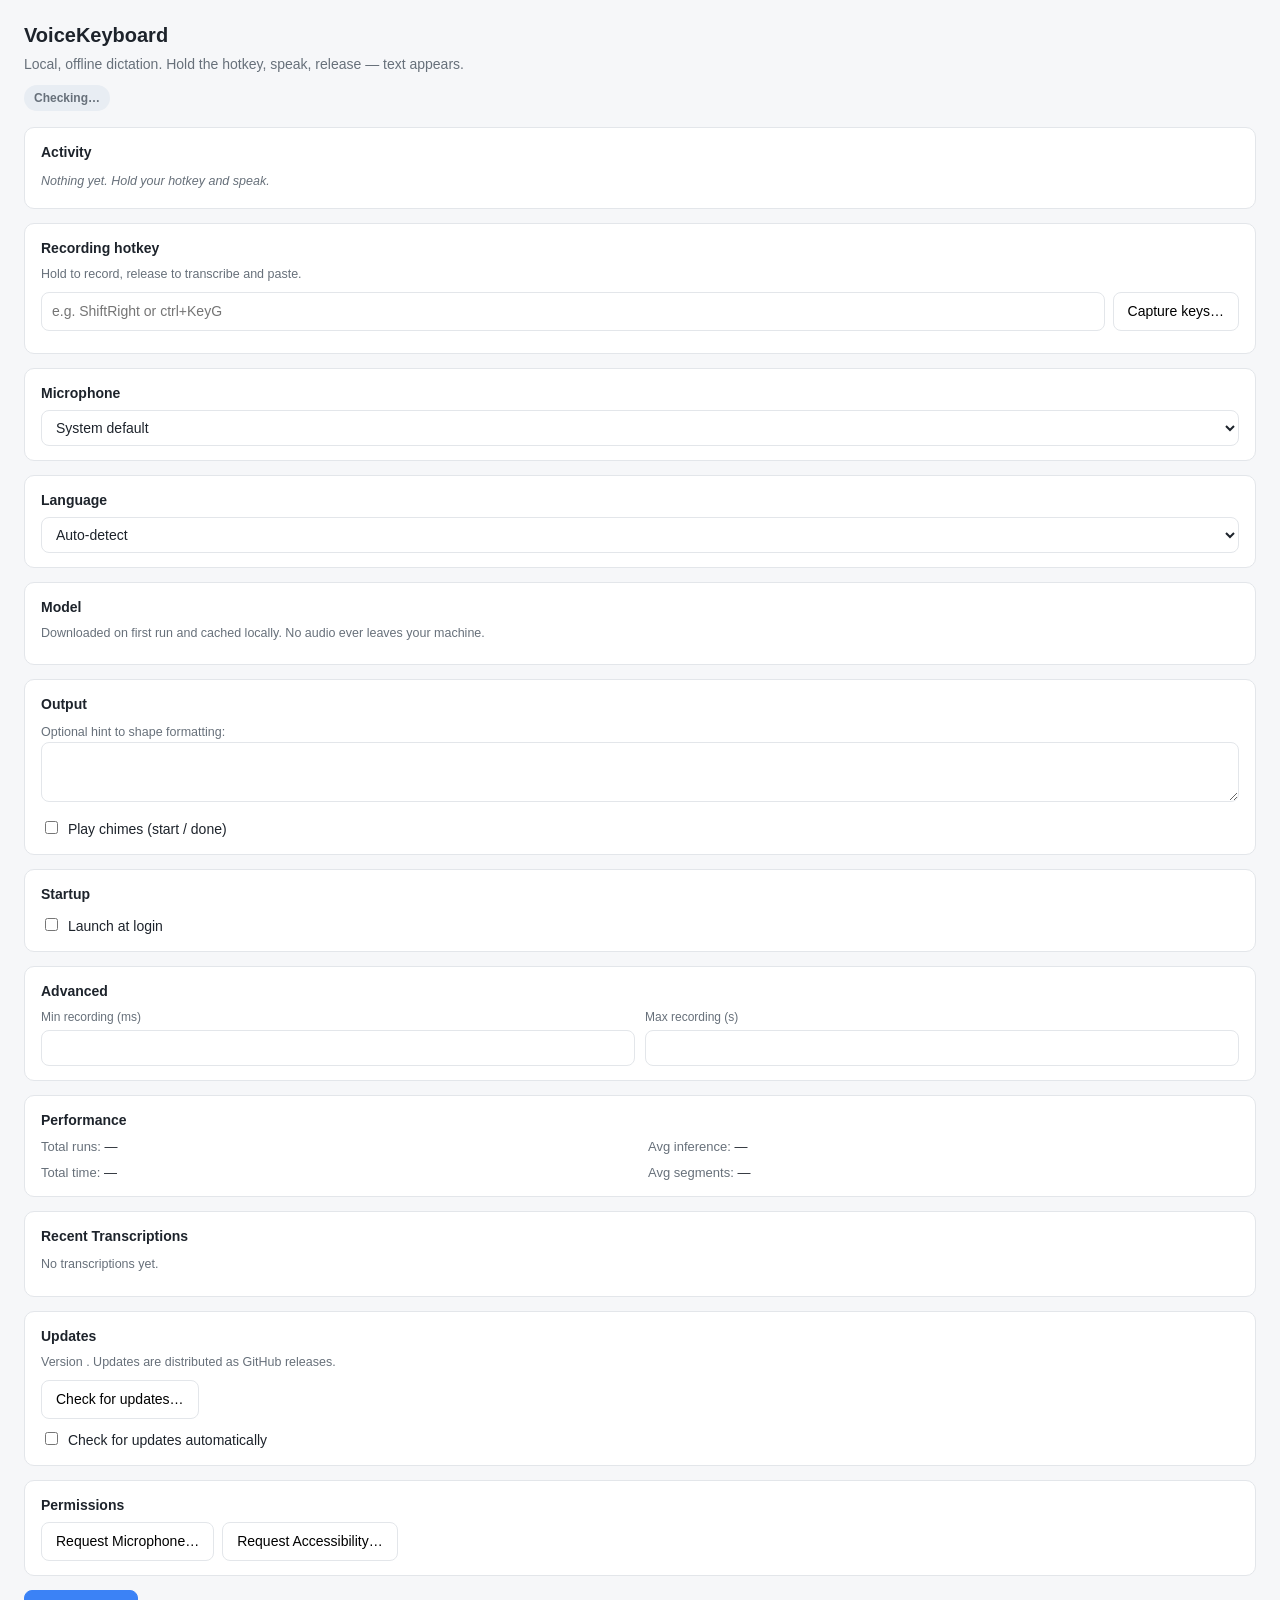
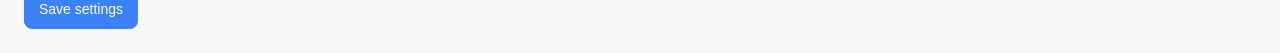
==== ui/index.html @ 559c6460 "fix: mic permission UX — deep-link to System Settings when denied, non-blocking request, auto-rebuil" ====
<!doctype html>
<html lang="en">
  <head>
    <meta charset="utf-8" />
    <meta name="viewport" content="width=device-width, initial-scale=1" />
    <title>VoiceKeyboard — Settings</title>
    <link rel="stylesheet" href="style.css" />
  </head>
  <body>
    <header class="hero">
      <h1>VoiceKeyboard</h1>
      <p class="tagline">Local, offline dictation. Hold the hotkey, speak, release — text appears.</p>
      <div id="status" class="status">Checking…</div>
    </header>

    <main class="panel">
      <section class="card">
        <h2>Activity</h2>
        <ul id="activity" class="activity">
          <li class="activity-empty">Nothing yet. Hold your hotkey and speak.</li>
        </ul>
      </section>

      <section class="card">
        <h2>Recording hotkey</h2>
        <p class="hint">Hold to record, release to transcribe and paste.</p>
        <div class="row">
          <input id="hotkey" type="text" placeholder="e.g. ShiftRight or ctrl+KeyG" spellcheck="false" />
          <button id="captureHotkey" class="secondary">Capture keys…</button>
        </div>
        <div id="hotkeyHint" class="hint"></div>
      </section>

      <section class="card">
        <h2>Microphone</h2>
        <select id="inputDevice">
          <option value="">System default</option>
        </select>
      </section>

      <section class="card">
        <h2>Language</h2>
        <select id="language">
          <option value="auto">Auto-detect</option>
          <option value="en">English</option>
          <option value="pt">Português (Brasil)</option>
        </select>
      </section>

      <section class="card">
        <h2>Model</h2>
        <p class="hint">Downloaded on first run and cached locally. No audio ever leaves your machine.</p>
        <div id="models"></div>
        <div id="downloadProgress" class="download" hidden>
          <progress id="downloadBar" value="0" max="1"></progress>
          <span id="downloadText"></span>
        </div>
      </section>

      <section class="card">
        <h2>Output</h2>
        <label class="hint" for="initialPrompt">Optional hint to shape formatting:</label>
        <textarea id="initialPrompt" rows="2"></textarea>
        <label class="check"><input id="sounds" type="checkbox" /> Play chimes (start / done)</label>
      </section>

      <section class="card">
        <h2>Startup</h2>
        <label class="check"><input id="launchAtLogin" type="checkbox" /> Launch at login</label>
      </section>

      <section class="card advanced">
        <h2>Advanced</h2>
        <div class="grid">
          <label>Min recording (ms)
            <input id="minMs" type="number" min="100" max="2000" step="50" />
          </label>
          <label>Max recording (s)
            <input id="maxSecs" type="number" min="30" max="600" step="10" />
          </label>
        </div>
      </section>

      <section class="card">
        <h2>Performance</h2>
        <div class="stats" id="stats">
          <div class="stat"><span class="stat-label">Total runs:</span> <span id="statRuns">—</span></div>
          <div class="stat"><span class="stat-label">Avg inference:</span> <span id="statAvgMs">—</span></div>
          <div class="stat"><span class="stat-label">Total time:</span> <span id="statTotalMs">—</span></div>
          <div class="stat"><span class="stat-label">Avg segments:</span> <span id="statAvgSegs">—</span></div>
        </div>
      </section>

      <section class="card">
        <h2>Recent Transcriptions</h2>
        <div id="recentList" class="recent-list">
          <div class="hint">No transcriptions yet.</div>
        </div>
      </section>

      <section class="card">
        <h2>Updates</h2>
        <p class="hint">Version <span id="version"></span>. Updates are distributed as GitHub releases.</p>
        <div id="updateStatus" class="hint"></div>
        <div id="updateProgress" class="download" hidden>
          <progress id="updateBar" value="0" max="1"></progress>
          <span id="updateText"></span>
        </div>
        <div class="row">
          <button id="checkUpdates" class="secondary">Check for updates…</button>
          <button id="installUpdate" class="primary" hidden>Download &amp; install</button>
        </div>
        <label class="check"><input id="autoUpdate" type="checkbox" /> Check for updates automatically</label>
        <p id="updateNotes" class="hint" hidden></p>
      </section>

      <section class="card">
        <h2>Permissions</h2>
        <ul id="permissions" class="permissions"></ul>
        <div class="row">
          <button id="requestMicrophone" class="secondary">Request Microphone…</button>
          <button id="openMicSettings" class="secondary" hidden>Open System Settings…</button>
          <button id="requestAccessibility" class="secondary">Request Accessibility…</button>
        </div>
        <p id="accGuide" class="hint" hidden></p>
      </section>

      <div class="actions">
        <button id="save" class="primary">Save settings</button>
        <span id="saved" class="saved" hidden>Saved ✓</span>
      </div>
    </main>

    <script src="app.js"></script>
  </body>
</html>
---- ui/style.css ----
:root {
  --bg: #f6f7f9;
  --card: #ffffff;
  --border: #e3e6ea;
  --text: #1d232b;
  --muted: #67707a;
  --accent: #3b82f6;
  --accent-dark: #2563eb;
  --ok: #16a34a;
  --warn: #b45309;
  --err: #dc2626;
}

* {
  box-sizing: border-box;
}

body {
  margin: 0;
  font-family: -apple-system, BlinkMacSystemFont, "Segoe UI", Roboto, Helvetica, Arial, sans-serif;
  background: var(--bg);
  color: var(--text);
  font-size: 14px;
  line-height: 1.5;
}

.hero {
  padding: 20px 24px 12px;
}

.hero h1 {
  margin: 0;
  font-size: 20px;
}

.tagline {
  margin: 4px 0 0;
  color: var(--muted);
}

.status {
  display: inline-block;
  margin-top: 10px;
  padding: 4px 10px;
  border-radius: 999px;
  font-size: 12px;
  font-weight: 600;
  background: #e8edf3;
  color: var(--muted);
}

.status.recording {
  background: #fee2e2;
  color: var(--err);
}

.status.busy {
  background: #fef3c7;
  color: var(--warn);
}

.status.ok {
  background: #dcfce7;
  color: var(--ok);
}

.panel {
  padding: 4px 24px 24px;
}

.card {
  background: var(--card);
  border: 1px solid var(--border);
  border-radius: 10px;
  padding: 14px 16px;
  margin-bottom: 14px;
}

.card h2 {
  margin: 0 0 6px;
  font-size: 14px;
}

.hint {
  margin: 2px 0 8px;
  color: var(--muted);
  font-size: 12.5px;
}

.row {
  display: flex;
  gap: 8px;
  align-items: center;
}

input[type="text"],
input[type="number"],
select,
textarea {
  width: 100%;
  padding: 8px 10px;
  border: 1px solid var(--border);
  border-radius: 8px;
  font: inherit;
  background: #fff;
  color: var(--text);
}

textarea {
  resize: vertical;
}

input:focus,
select:focus,
textarea:focus {
  outline: 2px solid var(--accent);
  outline-offset: -1px;
}

button {
  padding: 8px 14px;
  border-radius: 8px;
  border: 1px solid var(--border);
  background: #fff;
  font: inherit;
  cursor: pointer;
  white-space: nowrap;
}

button.primary {
  background: var(--accent);
  border-color: var(--accent);
  color: #fff;
}

button.primary:hover {
  background: var(--accent-dark);
}

button.secondary:hover {
  background: #f0f2f5;
}

.check {
  display: block;
  margin-top: 10px;
  cursor: pointer;
}

.check input {
  margin-right: 6px;
}

.grid {
  display: grid;
  grid-template-columns: 1fr 1fr;
  gap: 10px;
}

.grid label {
  display: block;
  color: var(--muted);
  font-size: 12px;
}

.grid input {
  margin-top: 4px;
}

.model {
  display: flex;
  align-items: flex-start;
  gap: 10px;
  padding: 8px 0;
  border-top: 1px solid var(--border);
}

.model:first-child {
  border-top: none;
}

.model input[type="radio"] {
  margin-top: 3px;
}

.model .model-body {
  flex: 1;
}

.model .model-name {
  font-weight: 600;
}

.model .model-desc {
  color: var(--muted);
  font-size: 12px;
}

.badge {
  font-size: 11px;
  padding: 2px 8px;
  border-radius: 999px;
  margin-left: 6px;
  font-weight: 600;
}

.badge.downloaded {
  background: #dcfce7;
  color: var(--ok);
}

.badge.active {
  background: #dbeafe;
  color: var(--accent-dark);
}

.download {
  margin-top: 10px;
}

.download progress {
  width: 100%;
  height: 8px;
}

.download span {
  font-size: 12px;
  color: var(--muted);
}

.permissions {
  margin: 0;
  padding-left: 18px;
}

.permissions li {
  margin: 4px 0;
}

.permissions .ok {
  color: var(--ok);
}

.permissions .missing {
  color: var(--warn);
}

.activity {
  margin: 0;
  padding: 0;
  list-style: none;
  max-height: 200px;
  overflow-y: auto;
  font-size: 12.5px;
}

.activity li {
  display: flex;
  gap: 8px;
  padding: 3px 0;
  border-top: 1px solid var(--border);
}

.activity li:first-child {
  border-top: none;
}

.act-time {
  color: var(--muted);
  font-variant-numeric: tabular-nums;
  white-space: nowrap;
}

.act-rec {
  color: var(--err);
}

.act-busy {
  color: var(--warn);
}

.act-ok {
  color: var(--ok);
}

.act-warn {
  color: var(--warn);
}

.act-err {
  color: var(--err);
}

.activity-empty {
  color: var(--muted);
  font-style: italic;
}

.actions {
  display: flex;
  align-items: center;
  gap: 12px;
  margin-top: 6px;
}

.saved {
  color: var(--ok);
  font-size: 13px;
}

.stats {
  display: grid;
  grid-template-columns: 1fr 1fr;
  gap: 6px 16px;
}

.stat {
  font-size: 13px;
}

.stat-label {
  color: var(--muted);
}

.recent-list {
  display: flex;
  flex-direction: column;
  gap: 6px;
}

.recent-row {
  display: flex;
  align-items: center;
  gap: 8px;
  padding: 6px 0;
  border-top: 1px solid var(--border);
}

.recent-row:first-child {
  border-top: none;
}

.recent-text {
  flex: 1;
  font-size: 13px;
  overflow: hidden;
  text-overflow: ellipsis;
  white-space: nowrap;
}

.recent-copy {
  flex-shrink: 0;
  font-size: 12px;
  padding: 4px 10px;
}
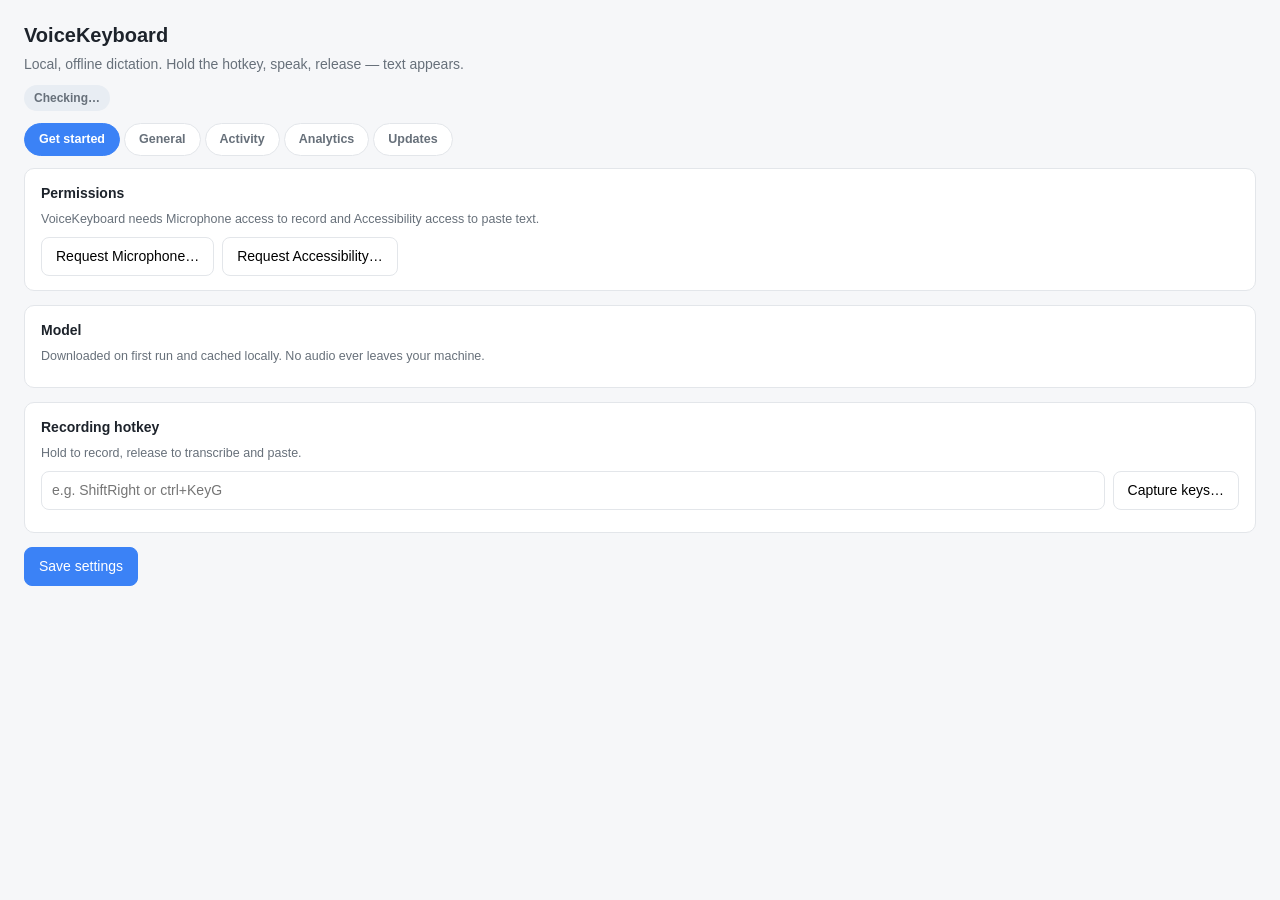
==== commit f5ef4523: "feat: tray menu cleanup (status text + Settings + Quit), settings tabs, paste-failure clipboard+noti" ====
--- a/ui/index.html
+++ b/ui/index.html
@@ -13,116 +13,136 @@
       <div id="status" class="status">Checking…</div>
     </header>
 
+    <nav class="tabs" id="tabs">
+      <button class="tab active" data-tab="setup">Get started</button>
+      <button class="tab" data-tab="general">General</button>
+      <button class="tab" data-tab="activity">Activity</button>
+      <button class="tab" data-tab="analytics">Analytics</button>
+      <button class="tab" data-tab="updates">Updates</button>
+    </nav>
+
     <main class="panel">
-      <section class="card">
-        <h2>Activity</h2>
-        <ul id="activity" class="activity">
-          <li class="activity-empty">Nothing yet. Hold your hotkey and speak.</li>
-        </ul>
+      <section id="tab-setup" class="tab-panel">
+        <section class="card">
+          <h2>Permissions</h2>
+          <p class="hint">VoiceKeyboard needs Microphone access to record and Accessibility access to paste text.</p>
+          <ul id="permissions" class="permissions"></ul>
+          <div class="row">
+            <button id="requestMicrophone" class="secondary">Request Microphone…</button>
+            <button id="openMicSettings" class="secondary" hidden>Open System Settings…</button>
+            <button id="resetMicrophone" class="secondary" hidden>Reset &amp; ask again…</button>
+            <button id="requestAccessibility" class="secondary">Request Accessibility…</button>
+          </div>
+          <p id="accGuide" class="hint" hidden></p>
+        </section>
+
+        <section class="card">
+          <h2>Model</h2>
+          <p class="hint">Downloaded on first run and cached locally. No audio ever leaves your machine.</p>
+          <div id="models"></div>
+          <div id="downloadProgress" class="download" hidden>
+            <progress id="downloadBar" value="0" max="1"></progress>
+            <span id="downloadText"></span>
+          </div>
+        </section>
+
+        <section class="card">
+          <h2>Recording hotkey</h2>
+          <p class="hint">Hold to record, release to transcribe and paste.</p>
+          <div class="row">
+            <input id="hotkey" type="text" placeholder="e.g. ShiftRight or ctrl+KeyG" spellcheck="false" />
+            <button id="captureHotkey" class="secondary">Capture keys…</button>
+          </div>
+          <div id="hotkeyHint" class="hint"></div>
+        </section>
       </section>
 
-      <section class="card">
-        <h2>Recording hotkey</h2>
-        <p class="hint">Hold to record, release to transcribe and paste.</p>
-        <div class="row">
-          <input id="hotkey" type="text" placeholder="e.g. ShiftRight or ctrl+KeyG" spellcheck="false" />
-          <button id="captureHotkey" class="secondary">Capture keys…</button>
-        </div>
-        <div id="hotkeyHint" class="hint"></div>
+      <section id="tab-general" class="tab-panel" hidden>
+        <section class="card">
+          <h2>Microphone</h2>
+          <select id="inputDevice">
+            <option value="">System default</option>
+          </select>
+        </section>
+
+        <section class="card">
+          <h2>Language</h2>
+          <select id="language">
+            <option value="auto">Auto-detect</option>
+            <option value="en">English</option>
+            <option value="pt">Português (Brasil)</option>
+          </select>
+        </section>
+
+        <section class="card">
+          <h2>Output</h2>
+          <label class="hint" for="initialPrompt">Optional hint to shape formatting:</label>
+          <textarea id="initialPrompt" rows="2"></textarea>
+          <label class="check"><input id="sounds" type="checkbox" /> Play chimes (start / done)</label>
+        </section>
+
+        <section class="card">
+          <h2>Startup</h2>
+          <label class="check"><input id="launchAtLogin" type="checkbox" /> Launch at login</label>
+        </section>
+
+        <section class="card advanced">
+          <h2>Advanced</h2>
+          <div class="grid">
+            <label>Min recording (ms)
+              <input id="minMs" type="number" min="100" max="2000" step="50" />
+            </label>
+            <label>Max recording (s)
+              <input id="maxSecs" type="number" min="30" max="600" step="10" />
+            </label>
+          </div>
+        </section>
       </section>
 
-      <section class="card">
-        <h2>Microphone</h2>
-        <select id="inputDevice">
-          <option value="">System default</option>
-        </select>
+      <section id="tab-activity" class="tab-panel" hidden>
+        <section class="card">
+          <h2>Activity</h2>
+          <ul id="activity" class="activity">
+            <li class="activity-empty">Nothing yet. Hold your hotkey and speak.</li>
+          </ul>
+        </section>
+
+        <section class="card">
+          <h2>Recent Transcriptions</h2>
+          <div id="recentList" class="recent-list">
+            <div class="hint">No transcriptions yet.</div>
+          </div>
+        </section>
       </section>
 
-      <section class="card">
-        <h2>Language</h2>
-        <select id="language">
-          <option value="auto">Auto-detect</option>
-          <option value="en">English</option>
-          <option value="pt">Português (Brasil)</option>
-        </select>
+      <section id="tab-analytics" class="tab-panel" hidden>
+        <section class="card">
+          <h2>Performance</h2>
+          <div class="stats" id="stats">
+            <div class="stat"><span class="stat-label">Total runs:</span> <span id="statRuns">—</span></div>
+            <div class="stat"><span class="stat-label">Avg inference:</span> <span id="statAvgMs">—</span></div>
+            <div class="stat"><span class="stat-label">Total time:</span> <span id="statTotalMs">—</span></div>
+            <div class="stat"><span class="stat-label">Avg segments:</span> <span id="statAvgSegs">—</span></div>
+          </div>
+        </section>
       </section>
 
-      <section class="card">
-        <h2>Model</h2>
-        <p class="hint">Downloaded on first run and cached locally. No audio ever leaves your machine.</p>
-        <div id="models"></div>
-        <div id="downloadProgress" class="download" hidden>
-          <progress id="downloadBar" value="0" max="1"></progress>
-          <span id="downloadText"></span>
-        </div>
-      </section>
-
-      <section class="card">
-        <h2>Output</h2>
-        <label class="hint" for="initialPrompt">Optional hint to shape formatting:</label>
-        <textarea id="initialPrompt" rows="2"></textarea>
-        <label class="check"><input id="sounds" type="checkbox" /> Play chimes (start / done)</label>
-      </section>
-
-      <section class="card">
-        <h2>Startup</h2>
-        <label class="check"><input id="launchAtLogin" type="checkbox" /> Launch at login</label>
-      </section>
-
-      <section class="card advanced">
-        <h2>Advanced</h2>
-        <div class="grid">
-          <label>Min recording (ms)
-            <input id="minMs" type="number" min="100" max="2000" step="50" />
-          </label>
-          <label>Max recording (s)
-            <input id="maxSecs" type="number" min="30" max="600" step="10" />
-          </label>
-        </div>
-      </section>
-
-      <section class="card">
-        <h2>Performance</h2>
-        <div class="stats" id="stats">
-          <div class="stat"><span class="stat-label">Total runs:</span> <span id="statRuns">—</span></div>
-          <div class="stat"><span class="stat-label">Avg inference:</span> <span id="statAvgMs">—</span></div>
-          <div class="stat"><span class="stat-label">Total time:</span> <span id="statTotalMs">—</span></div>
-          <div class="stat"><span class="stat-label">Avg segments:</span> <span id="statAvgSegs">—</span></div>
-        </div>
-      </section>
-
-      <section class="card">
-        <h2>Recent Transcriptions</h2>
-        <div id="recentList" class="recent-list">
-          <div class="hint">No transcriptions yet.</div>
-        </div>
-      </section>
-
-      <section class="card">
-        <h2>Updates</h2>
-        <p class="hint">Version <span id="version"></span>. Updates are distributed as GitHub releases.</p>
-        <div id="updateStatus" class="hint"></div>
-        <div id="updateProgress" class="download" hidden>
-          <progress id="updateBar" value="0" max="1"></progress>
-          <span id="updateText"></span>
-        </div>
-        <div class="row">
-          <button id="checkUpdates" class="secondary">Check for updates…</button>
-          <button id="installUpdate" class="primary" hidden>Download &amp; install</button>
-        </div>
-        <label class="check"><input id="autoUpdate" type="checkbox" /> Check for updates automatically</label>
-        <p id="updateNotes" class="hint" hidden></p>
-      </section>
-
-      <section class="card">
-        <h2>Permissions</h2>
-        <ul id="permissions" class="permissions"></ul>
-        <div class="row">
-          <button id="requestMicrophone" class="secondary">Request Microphone…</button>
-          <button id="openMicSettings" class="secondary" hidden>Open System Settings…</button>
-          <button id="requestAccessibility" class="secondary">Request Accessibility…</button>
-        </div>
-        <p id="accGuide" class="hint" hidden></p>
+      <section id="tab-updates" class="tab-panel" hidden>
+        <section class="card">
+          <h2>Updates</h2>
+          <p class="hint">Version <span id="version"></span>. Updates are distributed as GitHub releases.</p>
+          <div id="updateStatus" class="hint"></div>
+          <div id="updateProgress" class="download" hidden>
+            <progress id="updateBar" value="0" max="1"></progress>
+            <span id="updateText"></span>
+          </div>
+          <div class="row">
+            <button id="checkUpdates" class="secondary">Check for updates…</button>
+            <button id="installUpdate" class="primary" hidden>Download &amp; install</button>
+          </div>
+          <label class="check"><input id="autoUpdate" type="checkbox" /> Check for updates automatically</label>
+          <p id="updateNotes" class="hint" hidden></p>
+        </section>
       </section>
 
       <div class="actions">
--- a/ui/style.css
+++ b/ui/style.css
@@ -68,6 +68,41 @@
   padding: 4px 24px 24px;
 }
 
+.tabs {
+  display: flex;
+  gap: 4px;
+  padding: 0 24px 8px;
+  flex-wrap: wrap;
+}
+
+.tab {
+  appearance: none;
+  border: 1px solid var(--border);
+  background: var(--card);
+  color: var(--muted);
+  border-radius: 999px;
+  padding: 6px 14px;
+  font-size: 12.5px;
+  font-weight: 600;
+  cursor: pointer;
+  transition: background 0.15s, color 0.15s;
+}
+
+.tab:hover {
+  background: var(--border);
+  color: var(--text);
+}
+
+.tab.active {
+  background: var(--accent);
+  border-color: var(--accent);
+  color: #fff;
+}
+
+.tab-panel[hidden] {
+  display: none;
+}
+
 .card {
   background: var(--card);
   border: 1px solid var(--border);
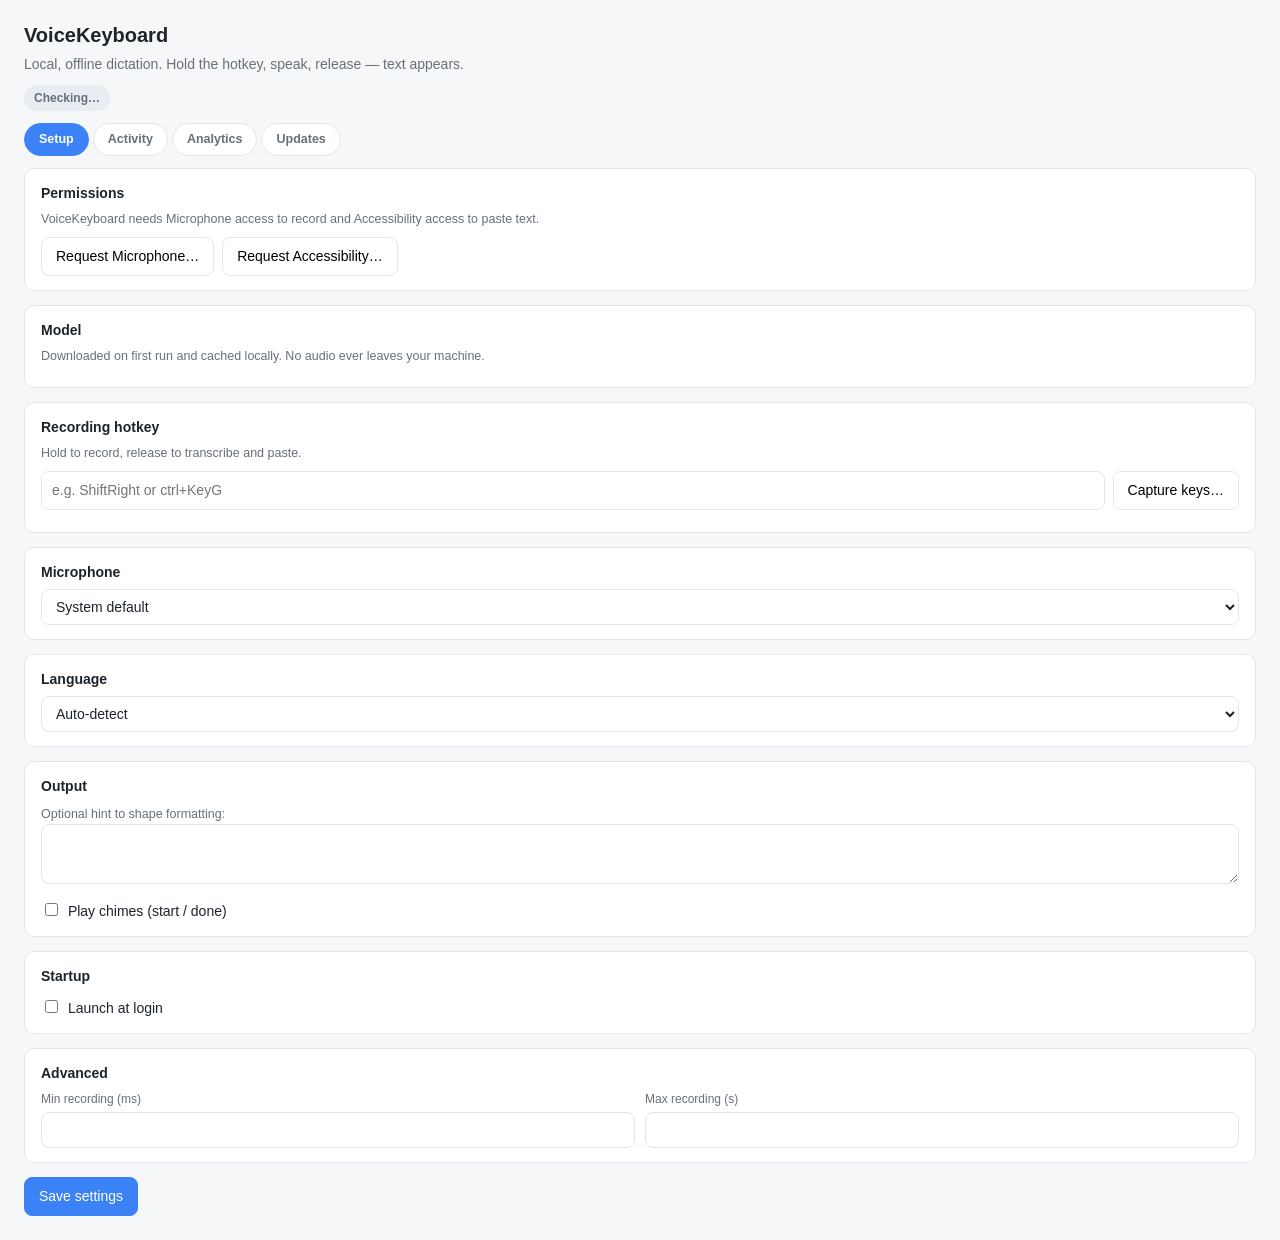
==== commit 290d295e: "fix: paste detection, clipboard retention, settings UI cleanup - Detect no-focused-input via AX role" ====
--- a/ui/index.html
+++ b/ui/index.html
@@ -14,8 +14,7 @@
     </header>
 
     <nav class="tabs" id="tabs">
-      <button class="tab active" data-tab="setup">Get started</button>
-      <button class="tab" data-tab="general">General</button>
+      <button class="tab active" data-tab="setup">Setup</button>
       <button class="tab" data-tab="activity">Activity</button>
       <button class="tab" data-tab="analytics">Analytics</button>
       <button class="tab" data-tab="updates">Updates</button>
@@ -55,9 +54,7 @@
           </div>
           <div id="hotkeyHint" class="hint"></div>
         </section>
-      </section>
 
-      <section id="tab-general" class="tab-panel" hidden>
         <section class="card">
           <h2>Microphone</h2>
           <select id="inputDevice">
@@ -97,6 +94,11 @@
             </label>
           </div>
         </section>
+
+        <div class="actions">
+          <button id="save" class="primary">Save settings</button>
+          <span id="saved" class="saved" hidden>Saved ✓</span>
+        </div>
       </section>
 
       <section id="tab-activity" class="tab-panel" hidden>
@@ -144,11 +146,6 @@
           <p id="updateNotes" class="hint" hidden></p>
         </section>
       </section>
-
-      <div class="actions">
-        <button id="save" class="primary">Save settings</button>
-        <span id="saved" class="saved" hidden>Saved ✓</span>
-      </div>
     </main>
 
     <script src="app.js"></script>
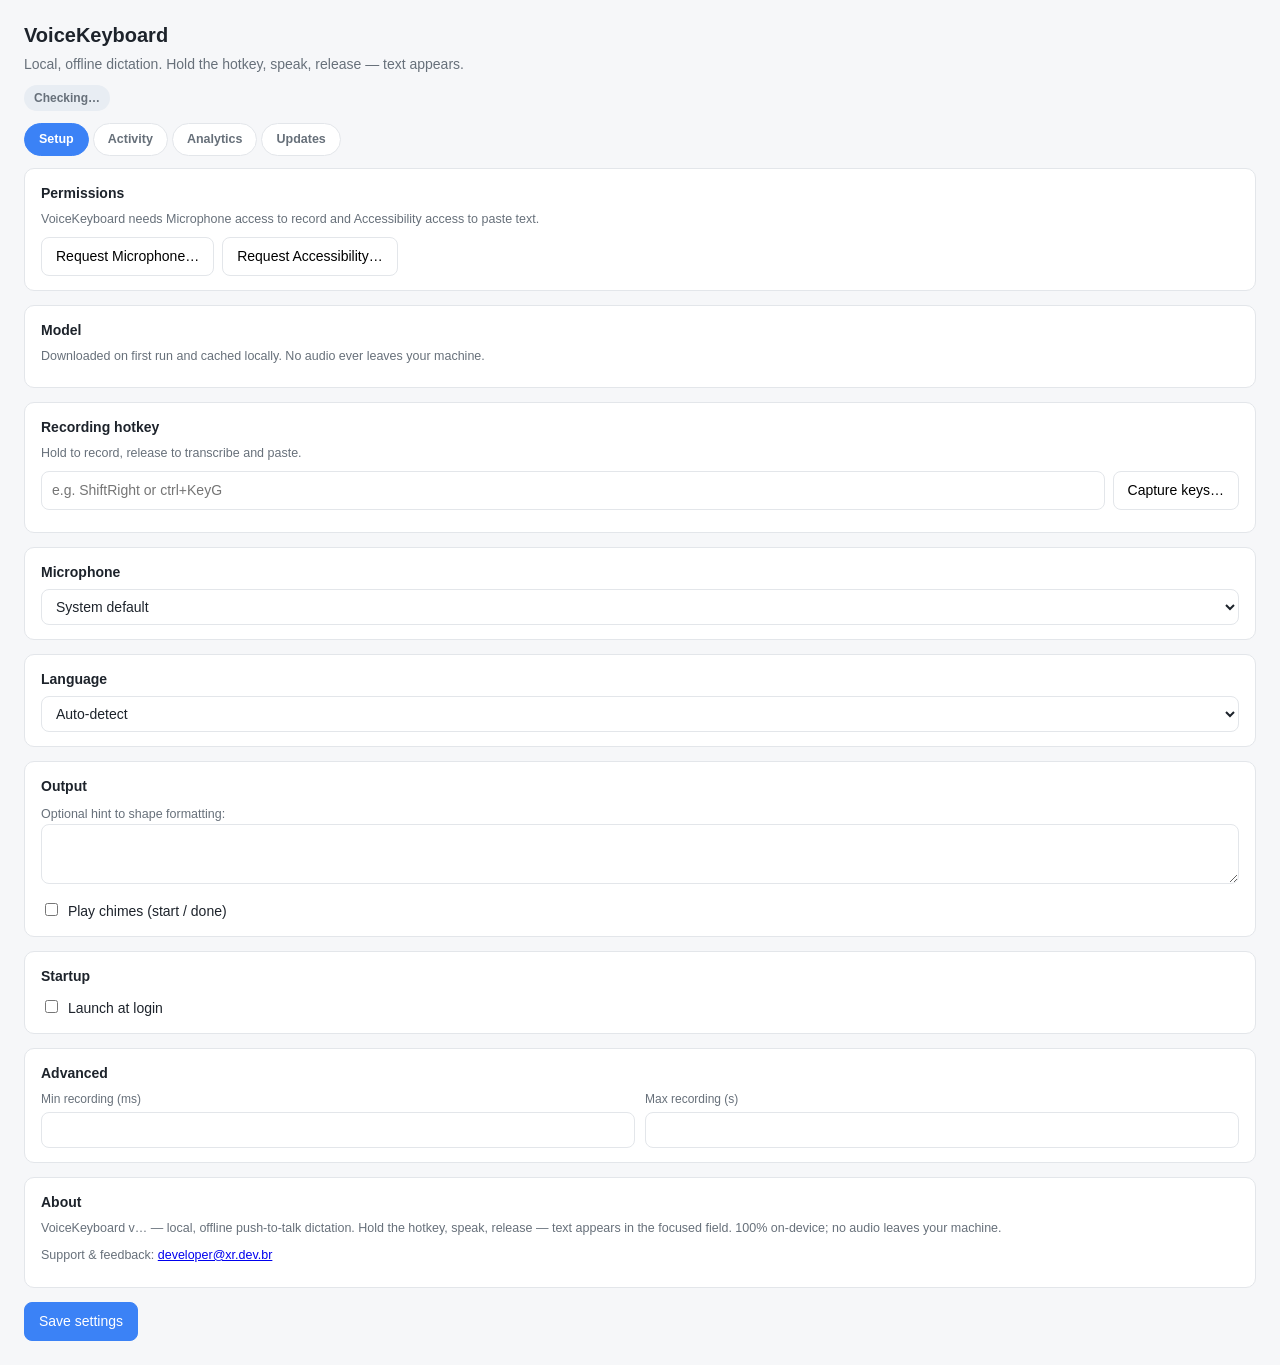
==== commit 56424212: "feat: About card in tray menu + settings - Tray menu: 'About VoiceKeyboard…' opens a small window wi" ====
--- a/ui/index.html
+++ b/ui/index.html
@@ -95,6 +95,19 @@
           </div>
         </section>
 
+        <section class="card">
+          <h2>About</h2>
+          <p class="hint">
+            VoiceKeyboard v<span id="aboutVersionSettings">…</span> — local, offline
+            push-to-talk dictation. Hold the hotkey, speak, release — text appears in
+            the focused field. 100% on-device; no audio leaves your machine.
+          </p>
+          <p class="hint">
+            Support &amp; feedback:
+            <a href="mailto:developer@xr.dev.br">developer@xr.dev.br</a>
+          </p>
+        </section>
+
         <div class="actions">
           <button id="save" class="primary">Save settings</button>
           <span id="saved" class="saved" hidden>Saved ✓</span>
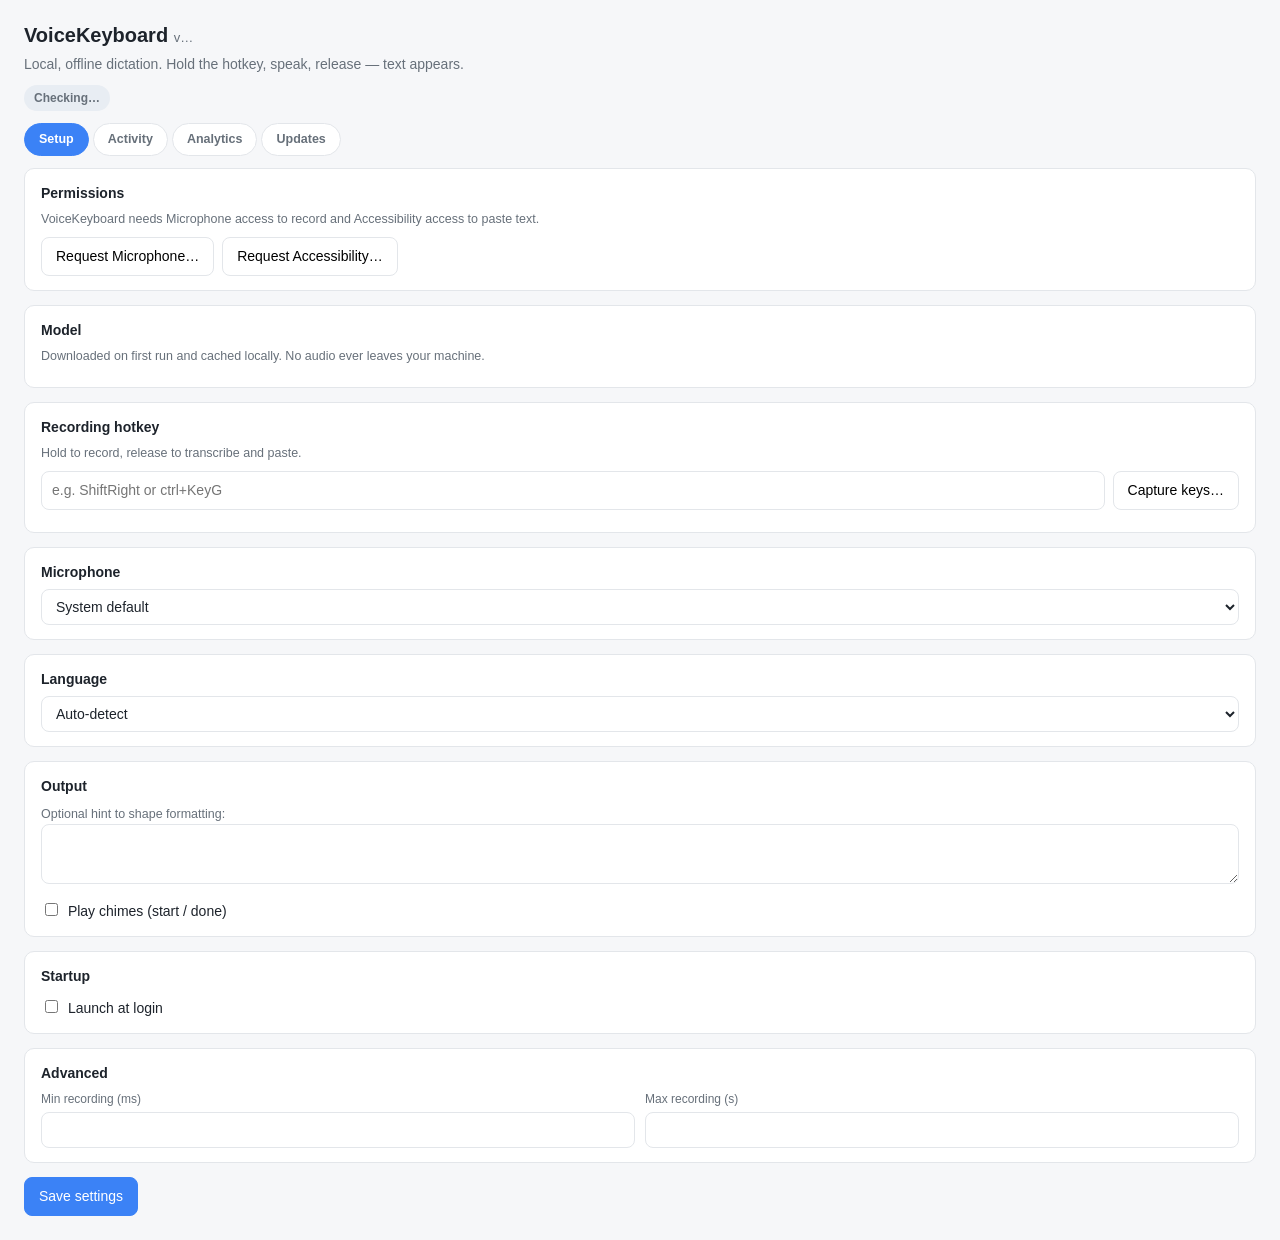
==== commit 195ee438: "fix: version display — camelCase field name + title version in settings - about.js/app.js read u.cur" ====
--- a/ui/index.html
+++ b/ui/index.html
@@ -8,7 +8,7 @@
   </head>
   <body>
     <header class="hero">
-      <h1>VoiceKeyboard</h1>
+      <h1>VoiceKeyboard <span class="title-version">v<span id="aboutVersionSettings">…</span></span></h1>
       <p class="tagline">Local, offline dictation. Hold the hotkey, speak, release — text appears.</p>
       <div id="status" class="status">Checking…</div>
     </header>
@@ -95,19 +95,6 @@
           </div>
         </section>
 
-        <section class="card">
-          <h2>About</h2>
-          <p class="hint">
-            VoiceKeyboard v<span id="aboutVersionSettings">…</span> — local, offline
-            push-to-talk dictation. Hold the hotkey, speak, release — text appears in
-            the focused field. 100% on-device; no audio leaves your machine.
-          </p>
-          <p class="hint">
-            Support &amp; feedback:
-            <a href="mailto:developer@xr.dev.br">developer@xr.dev.br</a>
-          </p>
-        </section>
-
         <div class="actions">
           <button id="save" class="primary">Save settings</button>
           <span id="saved" class="saved" hidden>Saved ✓</span>
--- a/ui/style.css
+++ b/ui/style.css
@@ -33,6 +33,12 @@
   font-size: 20px;
 }
 
+.title-version {
+  color: var(--muted);
+  font-size: 13px;
+  font-weight: 500;
+}
+
 .tagline {
   margin: 4px 0 0;
   color: var(--muted);
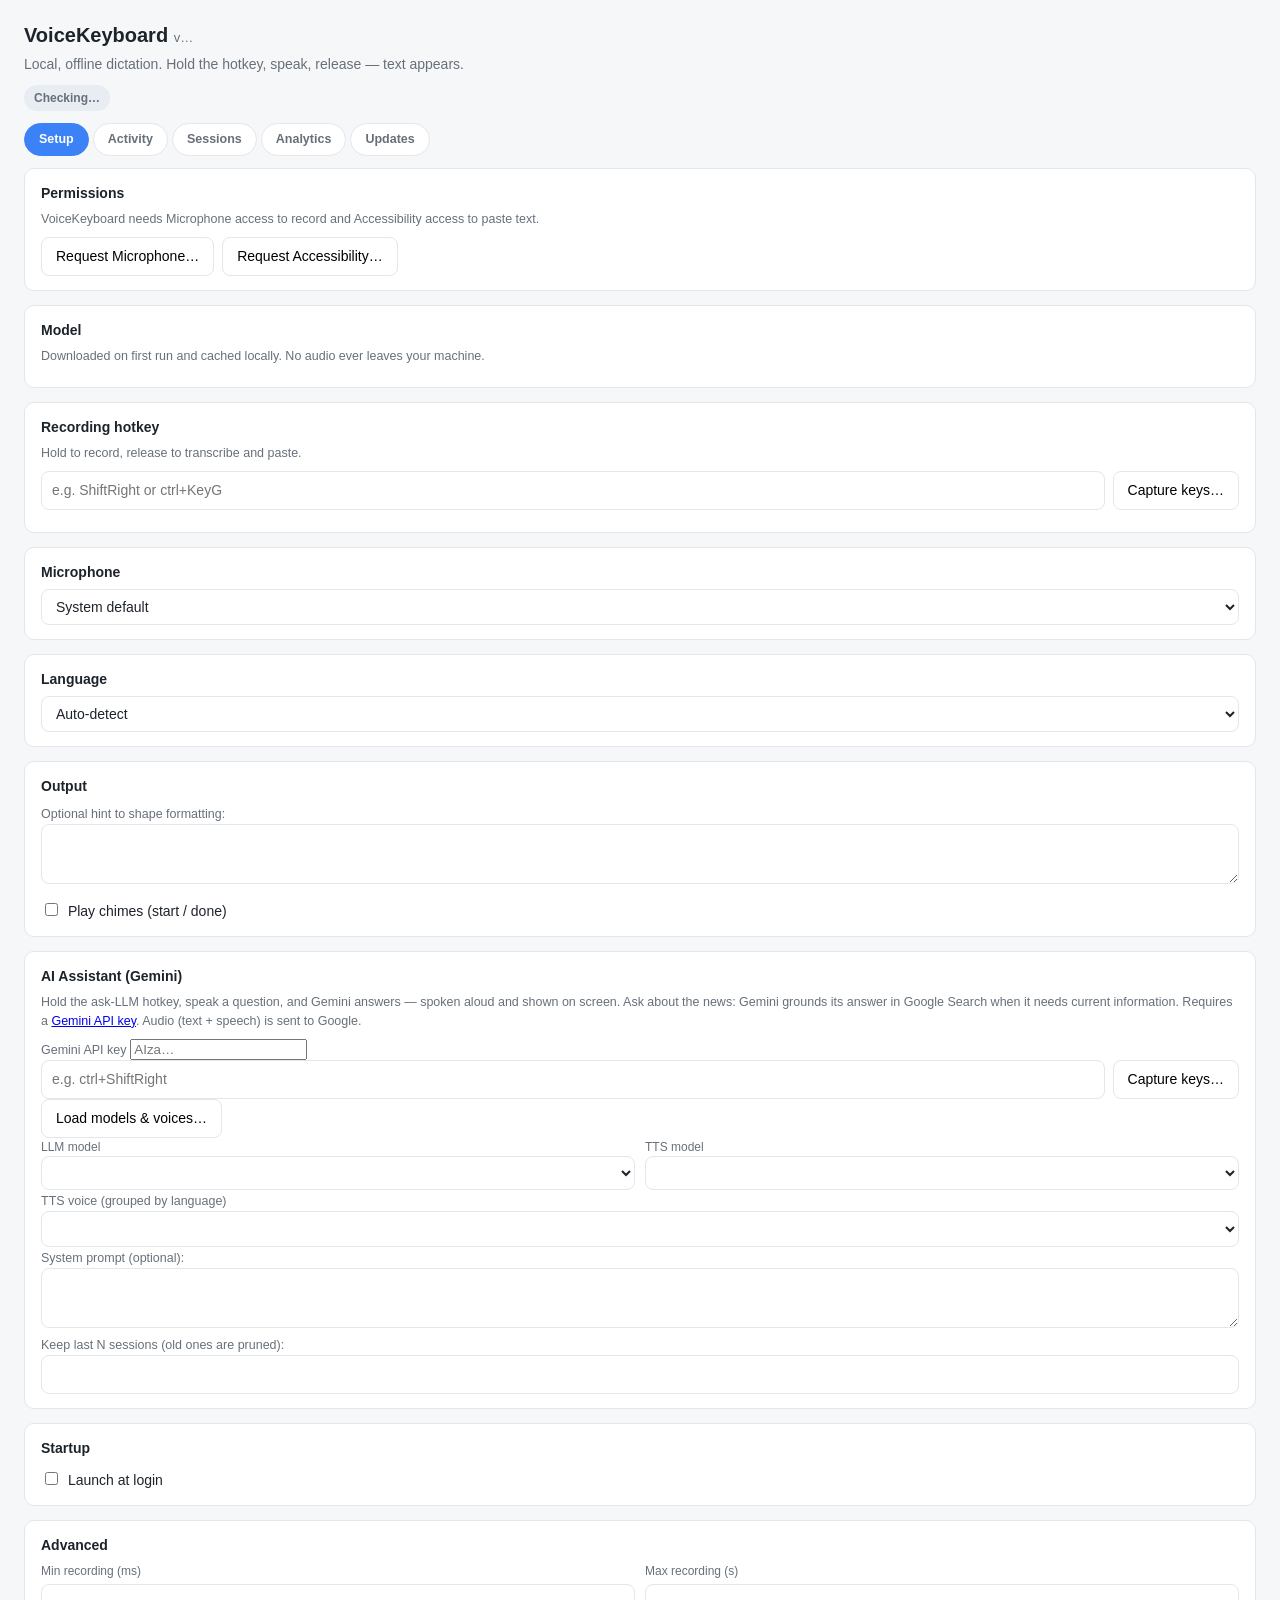
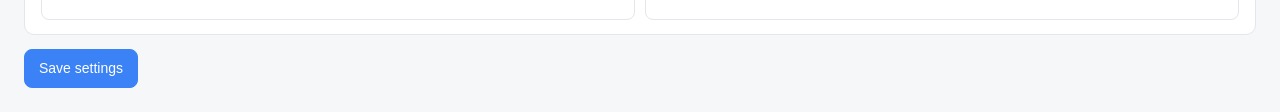
==== commit 8164d934: "feat: Ask Gemini voice assistant (second hotkey, spoken replies, web search)" ====
--- a/ui/index.html
+++ b/ui/index.html
@@ -16,6 +16,7 @@
     <nav class="tabs" id="tabs">
       <button class="tab active" data-tab="setup">Setup</button>
       <button class="tab" data-tab="activity">Activity</button>
+      <button class="tab" data-tab="sessions">Sessions</button>
       <button class="tab" data-tab="analytics">Analytics</button>
       <button class="tab" data-tab="updates">Updates</button>
     </nav>
@@ -79,6 +80,35 @@
         </section>
 
         <section class="card">
+          <h2>AI Assistant (Gemini)</h2>
+          <p class="hint">Hold the ask-LLM hotkey, speak a question, and Gemini answers — spoken aloud and shown on screen. Ask about the news: Gemini grounds its answer in Google Search when it needs current information. Requires a <a href="https://aistudio.google.com/apikey" target="_blank" rel="noreferrer">Gemini API key</a>. Audio (text + speech) is sent to Google.</p>
+          <label class="hint" for="geminiKey">Gemini API key</label>
+          <input id="geminiKey" type="password" autocomplete="off" spellcheck="false" placeholder="AIza…" />
+          <div class="row">
+            <input id="llmHotkey" type="text" placeholder="e.g. ctrl+ShiftRight" spellcheck="false" />
+            <button id="captureLlmHotkey" class="secondary">Capture keys…</button>
+          </div>
+          <div class="row">
+            <button id="loadCatalog" class="secondary">Load models &amp; voices…</button>
+            <span id="catalogStatus" class="hint"></span>
+          </div>
+          <div class="grid">
+            <label>LLM model
+              <select id="llmModel"></select>
+            </label>
+            <label>TTS model
+              <select id="ttsModel"></select>
+            </label>
+          </div>
+          <label class="hint" for="ttsVoice">TTS voice (grouped by language)</label>
+          <select id="ttsVoice"></select>
+          <label class="hint" for="llmPrompt">System prompt (optional):</label>
+          <textarea id="llmPrompt" rows="2"></textarea>
+          <label class="hint" for="sessionLimit">Keep last N sessions (old ones are pruned):</label>
+          <input id="sessionLimit" type="number" min="1" max="500" step="1" />
+        </section>
+
+        <section class="card">
           <h2>Startup</h2>
           <label class="check"><input id="launchAtLogin" type="checkbox" /> Launch at login</label>
         </section>
@@ -114,6 +144,36 @@
           <div id="recentList" class="recent-list">
             <div class="hint">No transcriptions yet.</div>
           </div>
+        </section>
+      </section>
+
+      <section id="tab-sessions" class="tab-panel" hidden>
+        <section class="card">
+          <div class="session-head">
+            <h2>Sessions</h2>
+            <button id="newSession" class="primary">New session</button>
+          </div>
+          <p class="hint" id="sessionsHint">Questions go to the active session. “New session” gives the assistant a clean context.</p>
+          <div id="sessionList" class="session-list"></div>
+        </section>
+
+        <section class="card" id="sessionDetailCard" hidden>
+          <div class="session-head">
+            <h2 id="sessionDetailTitle">—</h2>
+            <span id="sessionActiveBadge" class="badge active" hidden>active</span>
+          </div>
+          <p class="hint" id="sessionDetailMeta"></p>
+          <div class="row session-actions">
+            <button id="sessionUse" class="primary">Continue this session</button>
+            <button id="sessionRename" class="secondary">Rename…</button>
+            <button id="sessionDelete" class="secondary">Delete</button>
+          </div>
+          <div class="row" id="sessionRenameRow" hidden>
+            <input id="sessionRenameInput" type="text" spellcheck="false" />
+            <button id="sessionRenameSave" class="secondary">Save</button>
+            <button id="sessionRenameCancel" class="secondary">Cancel</button>
+          </div>
+          <div id="sessionTurns" class="session-turns"></div>
         </section>
       </section>
 
--- a/ui/style.css
+++ b/ui/style.css
@@ -394,3 +394,108 @@
   font-size: 12px;
   padding: 4px 10px;
 }
+
+.session-head {
+  display: flex;
+  align-items: center;
+  justify-content: space-between;
+  gap: 8px;
+}
+
+.session-head h2 {
+  margin: 0;
+}
+
+.session-actions {
+  flex-wrap: wrap;
+  margin-bottom: 4px;
+}
+
+.session-list {
+  display: flex;
+  flex-direction: column;
+  gap: 6px;
+  max-height: 240px;
+  overflow-y: auto;
+}
+
+.session-item {
+  display: flex;
+  flex-direction: column;
+  align-items: flex-start;
+  gap: 2px;
+  width: 100%;
+  text-align: left;
+  padding: 8px 10px;
+  border-radius: 8px;
+  border: 1px solid var(--border);
+  background: #fff;
+  cursor: pointer;
+  overflow: hidden;
+}
+
+.session-item:hover {
+  background: #f8fafc;
+}
+
+.session-item.active {
+  border-color: var(--accent);
+  background: #eff6ff;
+}
+
+.session-item-title {
+  font-weight: 600;
+  font-size: 13px;
+  max-width: 100%;
+  overflow: hidden;
+  text-overflow: ellipsis;
+  white-space: nowrap;
+}
+
+.session-item-meta {
+  color: var(--muted);
+  font-size: 12px;
+}
+
+.session-turns {
+  display: flex;
+  flex-direction: column;
+  gap: 8px;
+  margin-top: 10px;
+  max-height: 300px;
+  overflow-y: auto;
+}
+
+.session-turn {
+  border: 1px solid var(--border);
+  border-radius: 8px;
+  padding: 8px 10px;
+  background: #fff;
+}
+
+.session-turn.user {
+  background: #f0f7ff;
+}
+
+.session-turn-who {
+  font-size: 11px;
+  font-weight: 700;
+  letter-spacing: 0.4px;
+  text-transform: uppercase;
+  color: var(--muted);
+  margin-bottom: 2px;
+}
+
+.session-turn.user .session-turn-who {
+  color: var(--accent-dark);
+}
+
+.session-turn.gemini .session-turn-who {
+  color: #7c5cd6;
+}
+
+.session-turn-text {
+  font-size: 13px;
+  white-space: pre-wrap;
+  word-break: break-word;
+}
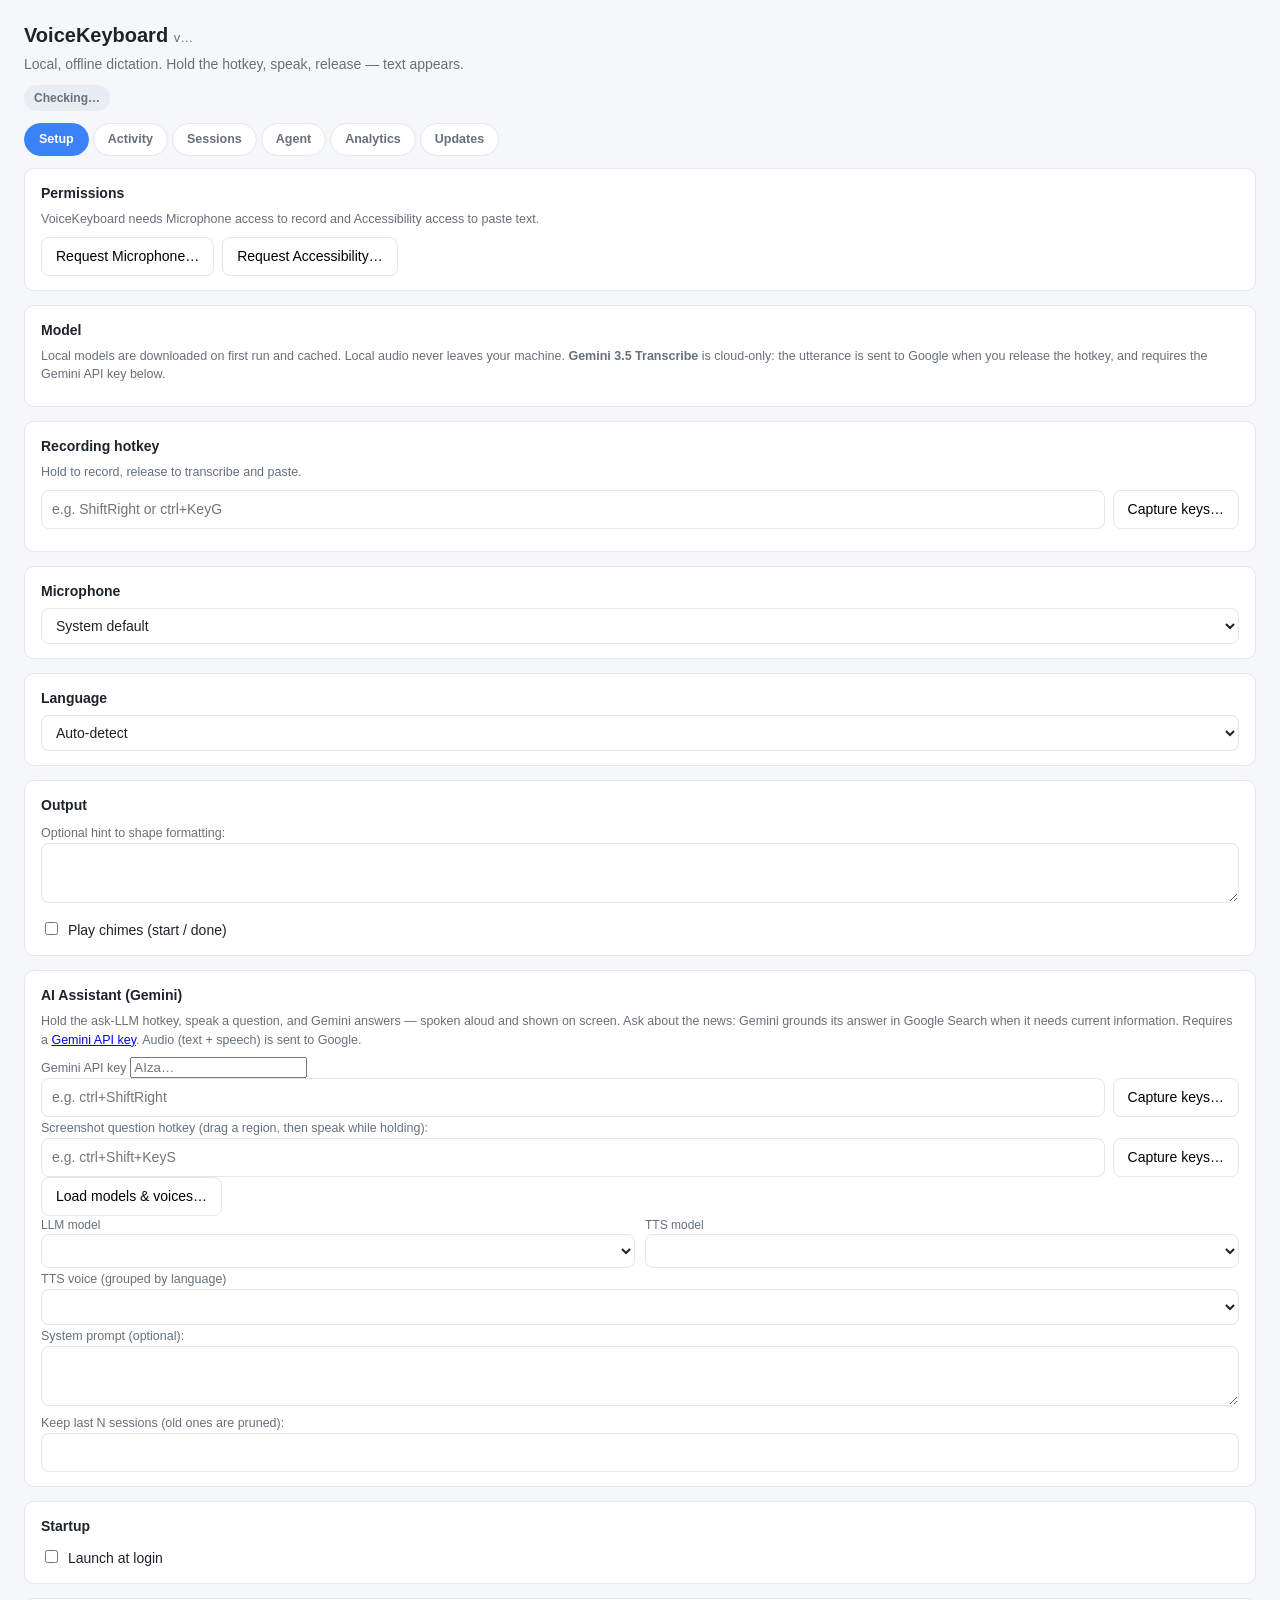
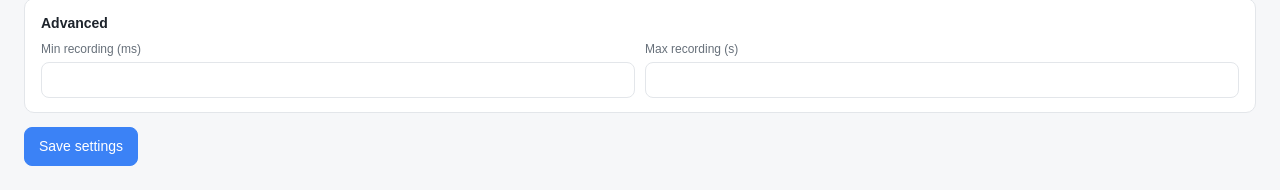
==== commit ee098f53: "latest" ====
--- a/ui/index.html
+++ b/ui/index.html
@@ -17,6 +17,7 @@
       <button class="tab active" data-tab="setup">Setup</button>
       <button class="tab" data-tab="activity">Activity</button>
       <button class="tab" data-tab="sessions">Sessions</button>
+      <button class="tab" data-tab="agent">Agent</button>
       <button class="tab" data-tab="analytics">Analytics</button>
       <button class="tab" data-tab="updates">Updates</button>
     </nav>
@@ -38,7 +39,7 @@
 
         <section class="card">
           <h2>Model</h2>
-          <p class="hint">Downloaded on first run and cached locally. No audio ever leaves your machine.</p>
+          <p class="hint">Local models are downloaded on first run and cached. Local audio never leaves your machine. <strong>Gemini 3.5 Transcribe</strong> is cloud-only: the utterance is sent to Google when you release the hotkey, and requires the Gemini API key below.</p>
           <div id="models"></div>
           <div id="downloadProgress" class="download" hidden>
             <progress id="downloadBar" value="0" max="1"></progress>
@@ -88,6 +89,11 @@
             <input id="llmHotkey" type="text" placeholder="e.g. ctrl+ShiftRight" spellcheck="false" />
             <button id="captureLlmHotkey" class="secondary">Capture keys…</button>
           </div>
+          <label class="hint" for="screenshotHotkey">Screenshot question hotkey (drag a region, then speak while holding):</label>
+          <div class="row">
+            <input id="screenshotHotkey" type="text" placeholder="e.g. ctrl+Shift+KeyS" spellcheck="false" />
+            <button id="captureShotHotkey" class="secondary">Capture keys…</button>
+          </div>
           <div class="row">
             <button id="loadCatalog" class="secondary">Load models &amp; voices…</button>
             <span id="catalogStatus" class="hint"></span>
@@ -174,6 +180,75 @@
             <button id="sessionRenameCancel" class="secondary">Cancel</button>
           </div>
           <div id="sessionTurns" class="session-turns"></div>
+          <div id="sessionPlan" class="agent-plan"></div>
+          <div id="sessionArtifacts" class="agent-artifacts"></div>
+          <div id="sessionTools" class="agent-tools"></div>
+        </section>
+      </section>
+
+      <section id="tab-agent" class="tab-panel" hidden>
+        <section class="card">
+          <h2>Agent runtime</h2>
+          <p class="hint">The assistant is a durable agent now: it can plan, use tools, write workspace files, search the web, remember facts and recover after a restart. Every step is stored in <code>agent.db</code>.</p>
+          <label class="hint" for="workspaceRoot">Workspace folder (empty = app data/workspace)</label>
+          <input id="workspaceRoot" type="text" spellcheck="false" placeholder="D:\Projects\voice-notes" />
+          <div class="grid">
+            <label>Max steps per run
+              <input id="agentMaxSteps" type="number" min="4" max="60" step="1" />
+            </label>
+            <label>Context budget (tokens)
+              <input id="agentContextBudget" type="number" min="8000" max="1000000" step="1000" />
+            </label>
+          </div>
+          <label class="check"><input id="agentDeepWork" type="checkbox" /> Prefer deep work (longer budget, plans, subagents)</label>
+          <label class="check"><input id="agentLogEverything" type="checkbox" /> Store full prompts for debugging</label>
+          <div class="row">
+            <button id="saveAgent" class="primary">Save agent settings</button>
+            <span id="savedAgent" class="saved" hidden>Saved ✓</span>
+            <span id="workspacePath" class="hint"></span>
+          </div>
+        </section>
+
+        <section class="card">
+          <div class="session-head">
+            <h2>Runs</h2>
+            <button id="refreshRuns" class="secondary">Refresh</button>
+          </div>
+          <p class="hint">Every execution is a durable run. Open one to see steps, tools, retries and artifacts; undo restores the files it wrote.</p>
+          <div id="runList" class="run-list"></div>
+          <div id="runDetail" class="run-detail" hidden></div>
+        </section>
+
+        <section class="card">
+          <div class="session-head">
+            <h2>Plan &amp; artifacts</h2>
+            <span id="agentSessionLabel" class="hint"></span>
+          </div>
+          <div id="agentPlan" class="agent-plan"></div>
+          <div id="agentArtifacts" class="agent-artifacts"></div>
+        </section>
+
+        <section class="card">
+          <h2>Permissions</h2>
+          <p class="hint">Saved grants are session-scoped. Revoke one to make the assistant ask again.</p>
+          <div id="permissionList" class="permission-list"></div>
+        </section>
+
+        <section class="card">
+          <div class="session-head">
+            <h2>Background jobs</h2>
+            <button id="refreshJobs" class="secondary">Refresh</button>
+          </div>
+          <div class="row">
+            <input id="jobPrompt" type="text" placeholder="A task to run in the background…" />
+            <button id="enqueueJob" class="primary">Start</button>
+          </div>
+          <div id="jobList" class="job-list"></div>
+        </section>
+
+        <section class="card">
+          <h2>Agent metrics</h2>
+          <div class="stats" id="agentStats"></div>
         </section>
       </section>
 
--- a/ui/style.css
+++ b/ui/style.css
@@ -499,3 +499,105 @@
   white-space: pre-wrap;
   word-break: break-word;
 }
+
+/* Agent workspace */
+.agent-subhead {
+  margin: 12px 0 6px;
+  font-size: 11px;
+  font-weight: 700;
+  letter-spacing: 0.5px;
+  text-transform: uppercase;
+  color: var(--muted);
+}
+.plan-item,
+.tool-row,
+.run-row,
+.run-step,
+.run-tool,
+.run-event,
+.job-row,
+.permission-row,
+.agent-artifact {
+  display: flex;
+  align-items: center;
+  gap: 8px;
+  padding: 5px 0;
+  border-bottom: 1px solid var(--border);
+  font-size: 12.5px;
+}
+.plan-mark {
+  width: 16px;
+  text-align: center;
+  color: var(--muted);
+}
+.plan-item.completed .plan-mark { color: var(--ok); }
+.plan-item.in_progress .plan-mark { color: var(--warn); }
+.plan-item.blocked .plan-mark { color: var(--err); }
+.plan-item.completed { color: var(--muted); text-decoration: line-through; }
+.plan-item.blocked { color: var(--err); }
+.artifact-path {
+  font-family: ui-monospace, SFMono-Regular, Menlo, monospace;
+  overflow: hidden;
+  text-overflow: ellipsis;
+}
+.artifact-meta,
+.run-meta,
+.tool-status,
+.job-meta,
+.permission-scope {
+  margin-left: auto;
+  color: var(--muted);
+  font-size: 11.5px;
+  white-space: nowrap;
+}
+.run-row { cursor: pointer; }
+.run-row:hover { background: #f3f6fa; }
+.run-status,
+.job-status,
+.tool-status {
+  font-weight: 700;
+  font-size: 11px;
+  text-transform: uppercase;
+}
+.run-row.succeeded .run-status,
+.job-row.succeeded .job-status,
+.tool-row.succeeded .tool-status { color: var(--ok); }
+.run-row.failed .run-status,
+.job-row.failed .job-status,
+.tool-row.failed .tool-status { color: var(--err); }
+.run-row.running .run-status,
+.job-row.running .job-status,
+.tool-row.running .tool-status { color: var(--warn); }
+.run-when,
+.job-kind,
+.tool-name,
+.permission-action {
+  font-weight: 600;
+}
+.run-detail {
+  margin-top: 12px;
+  padding-top: 8px;
+  border-top: 1px solid var(--border);
+}
+.run-detail-head {
+  display: flex;
+  align-items: center;
+  gap: 12px;
+  flex-wrap: wrap;
+  font-size: 12.5px;
+}
+.run-detail-head button { margin-left: auto; }
+.run-step,
+.run-tool,
+.run-event {
+  font-family: ui-monospace, SFMono-Regular, Menlo, monospace;
+  font-size: 11.5px;
+  color: var(--muted);
+  word-break: break-word;
+}
+.run-tool.failed { color: var(--err); }
+.permission-row button { margin-left: auto; }
+.job-row button { margin-left: 10px; }
+.agent-plan,
+.agent-artifacts,
+.agent-tools { margin-top: 10px; }
